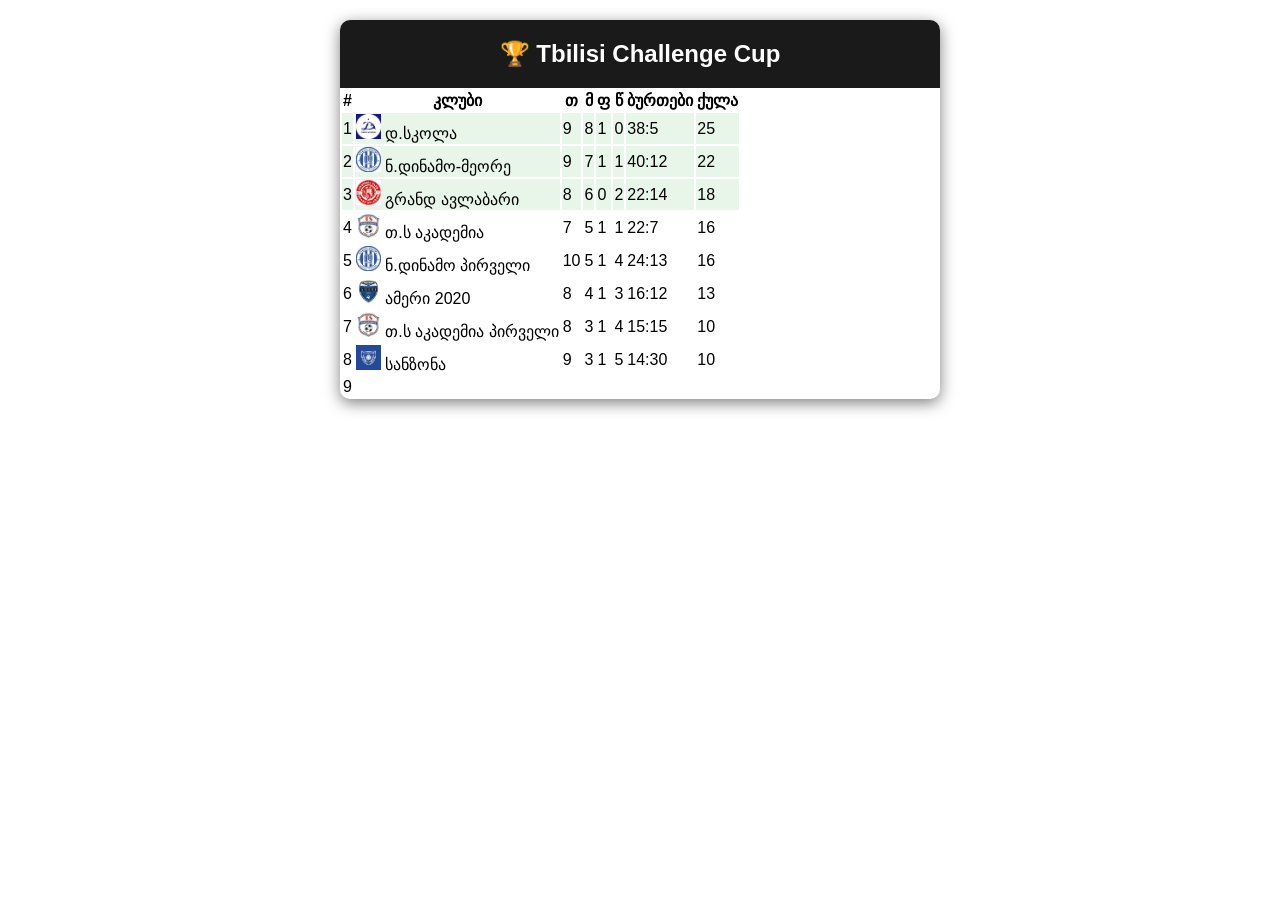
==== index.html @ ce8ed02b "Update index.html" ====
<!DOCTYPE html>
<html lang="ka">
<head>
    <meta charset="UTF-8">
    <meta name="viewport" content="width=device-width, initial-scale=1.0">
    <title>Tbilisi Challenge Cup</title>
    <link rel="stylesheet" href="style.css">
</head>
<body>

    <div class="table-container">
        <h2>🏆 Tbilisi Challenge Cup</h2>
        <table class="tournament-table">
            <thead>
                <tr>
                    <th>#</th>
                    <th>კლუბი</th>
                    <th>თ</th>
                    <th>მ</th>
                    <th>ფ</th>
                    <th>წ</th>
                    <th>ბურთები</th>
                    <th>ქულა</th>
                </tr>
            </thead>
            <tbody>
                <tr class="top-team">
                    <td>1</td>
                    <td class="team-name"><img src="dinamo-school.png.jpg" class="team-logo"> დ.სკოლა</td>
                    <td>9</td>
                    <td>8</td>
                    <td>1</td>
                    <td>0</td>
                    <td>38:5</td>
                    <td>25</td>
                </tr>
                <tr class="top-team">
                    <td>2</td>
                    <td class="team-name"><img src="norchi-dinamo.png.jpg" class="team-logo"> ნ.დინამო-მეორე</td>
                    <td>9</td>
                    <td>7</td>
                    <td>1</td>
                    <td>1</td>
                    <td>40:12</td>
                    <td>22</td>
                </tr>
                <tr class="top-team">
                    <td>3</td>
                    <td class="team-name"><img src="grand-avlabari.png.jpg" class="team-logo"> გრანდ ავლაბარი</td>
                    <td>8</td>
                    <td>6</td>
                    <td>0</td>
                    <td>2</td>
                    <td>22:14</td>
                    <td>18</td>
                </tr>
                <tr>
                    <td>4</td>
                    <td class="team-name"><img src="ts-academy.png.jpg" class="team-logo"> თ.ს აკადემია</td>
                    <td>7</td>
                    <td>5</td>
                    <td>1</td>
                    <td>1</td>
                    <td>22:7</td>
                    <td>16</td>
                </tr>
                <tr>
                    <td>5</td>
                    <td class="team-name"><img src="norchi-dinamo.png.jpg" class="team-logo"> ნ.დინამო პირველი</td>
                    <td>10</td>
                    <td>5</td>
                    <td>1</td>
                    <td>4</td>
                    <td>24:13</td>
                    <td>16</td>
                </tr>
                <tr>
                    <td>6</td>
                    <td class="team-name"><img src="ameri.png.jpg" class="team-logo"> ამერი 2020</td>
                    <td>8</td>
                    <td>4</td>
                    <td>1</td>
                    <td>3</td>
                    <td>16:12</td>
                    <td>13</td>
                </tr>
                <tr>
                    <td>7</td>
                    <td class="team-name"><img src="ts-academy.png.jpg" class="team-logo"> თ.ს აკადემია პირველი</td>
                    <td>8</td>
                    <td>3</td>
                    <td>1</td>
                    <td>4</td>
                    <td>15:15</td>
                    <td>10</td>
                </tr>
                <tr>
                    <td>8</td>
                    <td class="team-name"><img src="sanzona.png.jpg" class="team-logo"> სანზონა</td>
                    <td>9</td>
                    <td>3</td>
                    <td>1</td>
                    <td>5</td>
                    <td>14:30</td>
                    <td>10</td>
                </tr>
                <tr>
                    <td>9</td>
                    <td class="team-name"><img src
---- style.css ----
/* Container dark body element override */
.dark-theme-body {
    background-color: #0b111e !important; 
    margin: 0;
    padding: 20px;
}

/* ==========================================
   OLD LIGHT STYLES (PRESERVED)
   ========================================== */
.table-container {
    max-width: 600px;
    margin: 20px auto;
    font-family: Arial, sans-serif;
    box-shadow: 0 4px 15px rgba(0,0,0,0.5);
    border-radius: 10px;
    overflow-x: auto;
}

.table-container h2 {
    text-align: center;
    background-color: #1a1a1a;
    color: white;
    margin: 0;
    padding: 20px;
}

.tournament-table-old {
    width: 100%;
    border-collapse: collapse;
    background: #fff;
    min-width: 500px;
}

.tournament-table-old th, .tournament-table-old td {
    padding: 12px 8px;
    text-align: center;
    border-bottom: 1px solid #eee;
    font-size: 14px;
    color: #333;
}

.tournament-table-old th {
    background-color: #333;
    color: white;
    font-size: 13px;
    text-transform: uppercase;
}

.tournament-table-old .team-name-old {
    text-align: left;
    font-weight: bold;
    display: flex;
    align-items: center;
    gap: 10px;
    white-space: nowrap;
}

.tournament-table-old tbody tr:nth-child(even) {
    background-color: #f9f9f9;
}

.top-team { background-color: #e8f5e9 !important; }
.bottom-team { background-color: #ffebee !important; }

.team-logo {
    width: 25px;
    height: 25px;
    object-fit: contain;
    flex-shrink: 0;
}

.version-separator {
    margin: 60px 0;
    border: 0;
    height: 1px;
    background: #1e293b;
}

/* ==========================================
   NEW REPLICA DASHBOARD STYLES (UI EXACT MATCH)
   ========================================== */
.dark-dashboard-wrapper {
    background-color: #0b111e;
    color: #ffffff;
    font-family: 'Segoe UI', Roboto, Helvetica, Arial, sans-serif;
    box-sizing: border-box;
    max-width: 1300px;
    margin: 0 auto;
}

.dark-dashboard-wrapper .main-header {
    display: flex;
    justify-content: space-between;
    align-items: center;
    border-bottom: 1px solid #1e293b;
    padding-bottom: 15px;
    margin-bottom: 25px;
}

.dark-dashboard-wrapper .logo-area {
    display: flex;
    align-items: center;
    gap: 12px;
}

/* Header Cup Logo Style */
.dark-dashboard-wrapper .header-cup-logo {
    width: 42px;
    height: 42px;
    object-fit: contain;
}

.dark-dashboard-wrapper .logo-text {
    font-size: 14px;
    font-weight: 800;
    line-height: 1.1;
    letter-spacing: 0.5px;
    color: #fff;
}

.dark-dashboard-wrapper .logo-text span {
    font-size: 10px;
    color: #94a3b8;
    font-weight: 400;
}

.dark-dashboard-wrapper .title-area {
    text-align: center;
}

.dark-dashboard-wrapper .title-area h1 {
    margin: 0;
    font-size: 24px;
    font-weight: 600;
    letter-spacing: 0.5px;
    color: #fff;
}

.dark-dashboard-wrapper .title-area p {
    margin: 4px 0 0 0;
    color: #94a3b8;
    font-size: 14px;
}

.dark-dashboard-wrapper .admin-login {
    display: flex;
    gap: 8px;
}

.dark-dashboard-wrapper .admin-login input {
    background-color: #020617;
    border: 1px solid #334155;
    color: #fff;
    padding: 6px 12px;
    border-radius: 4px;
    font-size: 12px;
}

.dark-dashboard-wrapper .admin-login button {
    background-color: #16a34a;
    color: white;
    border: none;
    padding: 6px 16px;
    border-radius: 4px;
    font-weight: 600;
    cursor: pointer;
    font-size: 12px;
}

.dark-dashboard-wrapper .dashboard-container {
    display: grid;
    grid-template-columns: 2fr 1fr;
    gap: 30px;
}

.dark-dashboard-wrapper .table-section {
    background-color: #0f172a;
    border: 1px solid #1e293b;
    border-radius: 8px;
    padding: 15px;
}

.dark-dashboard-wrapper .replica-tournament-table {
    width: 100%;
    border-collapse: collapse;
}

.dark-dashboard-wrapper .replica-tournament-table th, 
.dark-dashboard-wrapper .replica-tournament-table td {
    padding: 11px 8px;
    font-size: 13px;
    text-align: center;
    border-bottom: 1px solid #1e293b;
    color: #cbd5e1;
}

.dark-dashboard-wrapper .replica-tournament-table th {
    color: #64748b;
    font-weight: 600;
    font-size: 11px;
}

.dark-dashboard-wrapper .text-left {
    text-align: left !important;
}

/* Team row layout formatting matching screenshot alignment */
.dark-dashboard-wrapper .team-name-cell {
    text-align: left;
    font-weight: 500;
    color: #e2e8f0;
    display: flex;
    align-items: center;
    gap: 12px;
}

/* Dashboard Team Logo Specification */
.dark-dashboard-wrapper .replica-team-logo {
    width: 22px;
    height: 22px;
    object-fit: contain;
    flex-shrink: 0;
}

.dark-dashboard-wrapper .pos-gd { color: #22c55e; }
.dark-dashboard-wrapper .neg-gd { color: #ef4444; }

.dark-dashboard-wrapper .pts-col {
    color: #22c55e;
    font-weight: 700;
}

.dark-dashboard-wrapper .zero-pts {
    color: #ef4444;
    font-weight: 700;
}

.dark-dashboard-wrapper .table-legend {
    display: flex;
    flex-wrap: wrap;
    gap: 15px;
    margin-top: 15px;
    font-size: 11px;
    color: #64748b;
    border-top: 1px solid #1e293b;
    padding-top: 12px;
}

.dark-dashboard-wrapper .sidebar-section {
    background-color: #0f172a;
    border: 1px solid #1e293b;
    border-radius: 8px;
    padding: 20px;
    display: flex;
    flex-direction: column;
}

.dark-dashboard-wrapper .sidebar-section h3 {
    margin-top: 0;
    font-size: 14px;
    letter-spacing: 0.5px;
    color: #f8fafc;
    border-bottom: 1px solid #1e293b;
    padding-bottom: 10px;
}

.dark-dashboard-wrapper .matches-list {
    flex-grow: 1;
}

.dark-dashboard-wrapper .match-group {
    margin-bottom: 18px;
}

.dark-dashboard-wrapper .match-date {
    font-size: 11px;
    color: #64748b;
    margin-bottom: 8px;
}

.dark-dashboard-wrapper .match-row {
    display: flex;
    justify-content: space-between;
    font-size: 13px;
    padding: 4px 0;
    color: #cbd5e1;
}

.dark-dashboard-wrapper .match-row .score {
    font-weight: bold;
    color: #fbbf24;
}

.dark-dashboard-wrapper .view-all-btn {
    background-color: #1d4ed8;
    color: white;
    border: none;
    padding: 10px;
    border-radius: 6px;
    font-size: 13px;
    font-weight: 600;
    cursor: pointer;
    margin-top: 15px;
}

@media (max-width: 900px) {
    .dark-dashboard-wrapper .dashboard-container {
        grid-template-columns: 1fr;
    }
    .dark-dashboard-wrapper .main-header {
        flex-direction: column;
        gap: 15px;
        text-align: center;
    }
}
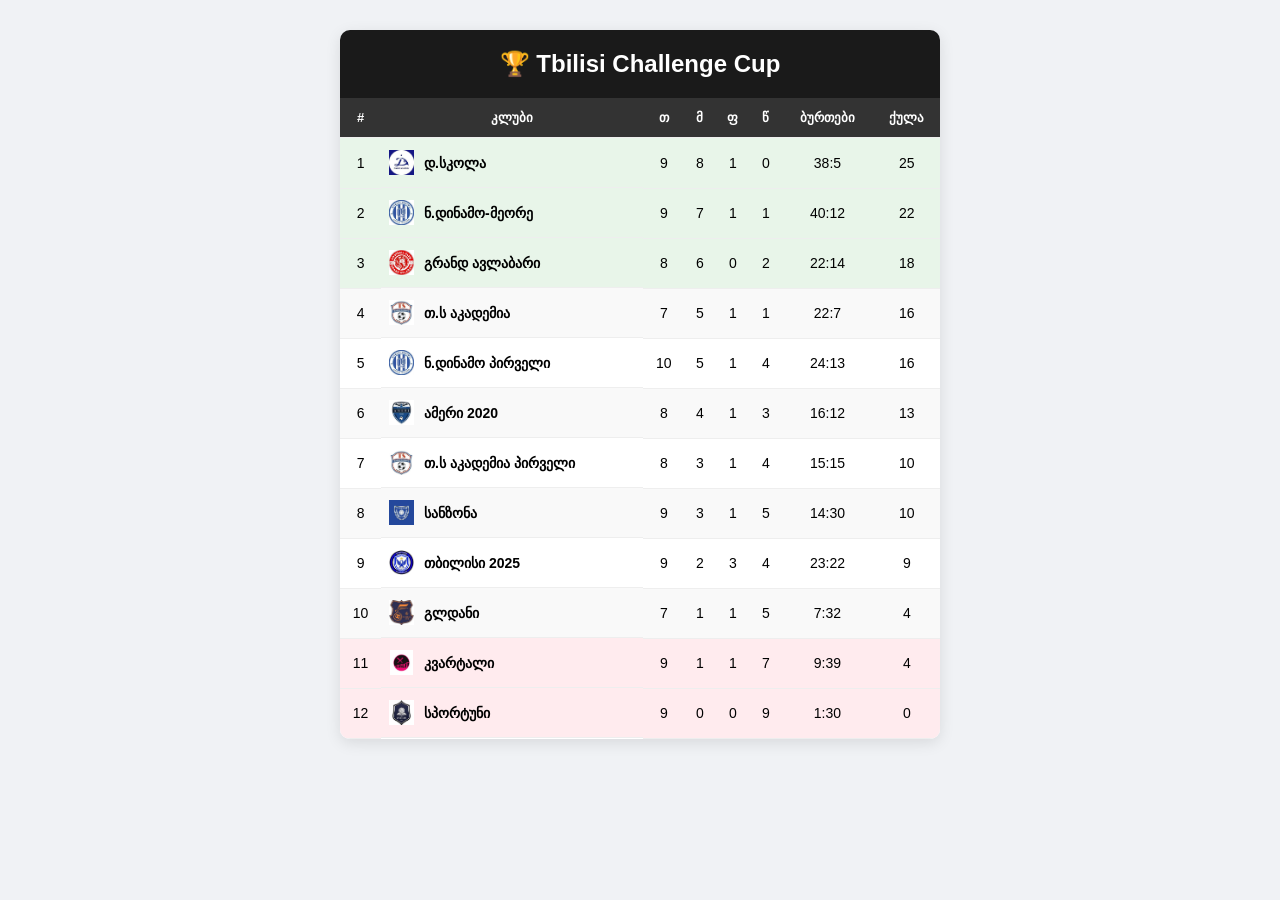
==== commit bc9ce5fb: "Fix team entry for Tbilisi 2025 in tournament table" ====
--- a/index.html
+++ b/index.html
@@ -1,109 +1,328 @@
 <!DOCTYPE html>
+
 <html lang="ka">
+
 <head>
+
     <meta charset="UTF-8">
+
     <meta name="viewport" content="width=device-width, initial-scale=1.0">
+
     <title>Tbilisi Challenge Cup</title>
+
     <link rel="stylesheet" href="style.css">
+
 </head>
+
 <body>
 
+
+
     <div class="table-container">
+
         <h2>🏆 Tbilisi Challenge Cup</h2>
+
         <table class="tournament-table">
+
             <thead>
-                <tr>
+
+                <tr>
+
                     <th>#</th>
+
                     <th>კლუბი</th>
+
                     <th>თ</th>
+
                     <th>მ</th>
+
                     <th>ფ</th>
+
                     <th>წ</th>
+
                     <th>ბურთები</th>
+
                     <th>ქულა</th>
-                </tr>
+
+                </tr>
+
             </thead>
+
             <tbody>
+
+                <!-- 1. დ.სკოლა -->
+
                 <tr class="top-team">
-                    <td>1</td>
+
+                    <td>1</td>
+
                     <td class="team-name"><img src="dinamo-school.png.jpg" class="team-logo"> დ.სკოლა</td>
-                    <td>9</td>
-                    <td>8</td>
-                    <td>1</td>
-                    <td>0</td>
+
+                    <td>9</td>
+
+                    <td>8</td>
+
+                    <td>1</td>
+
+                    <td>0</td>
+
                     <td>38:5</td>
+
                     <td>25</td>
-                </tr>
+
+                </tr>
+
+                <!-- 2. ნ.დინამო-მეორე -->
+
                 <tr class="top-team">
+
                     <td>2</td>
+
                     <td class="team-name"><img src="norchi-dinamo.png.jpg" class="team-logo"> ნ.დინამო-მეორე</td>
-                    <td>9</td>
-                    <td>7</td>
-                    <td>1</td>
-                    <td>1</td>
+
+                    <td>9</td>
+
+                    <td>7</td>
+
+                    <td>1</td>
+
+                    <td>1</td>
+
                     <td>40:12</td>
+
                     <td>22</td>
-                </tr>
+
+                </tr>
+
+                <!-- 3. გრანდ ავლაბარი -->
+
                 <tr class="top-team">
-                    <td>3</td>
+
+                    <td>3</td>
+
                     <td class="team-name"><img src="grand-avlabari.png.jpg" class="team-logo"> გრანდ ავლაბარი</td>
-                    <td>8</td>
+
+                    <td>8</td>
+
                     <td>6</td>
-                    <td>0</td>
+
+                    <td>0</td>
+
                     <td>2</td>
+
                     <td>22:14</td>
+
                     <td>18</td>
-                </tr>
-                <tr>
-                    <td>4</td>
+
+                </tr>
+
+                <!-- 4. თ.ს აკადემია -->
+
+                <tr>
+
+                    <td>4</td>
+
                     <td class="team-name"><img src="ts-academy.png.jpg" class="team-logo"> თ.ს აკადემია</td>
-                    <td>7</td>
-                    <td>5</td>
-                    <td>1</td>
-                    <td>1</td>
+
+                    <td>7</td>
+
+                    <td>5</td>
+
+                    <td>1</td>
+
+                    <td>1</td>
+
                     <td>22:7</td>
+
                     <td>16</td>
-                </tr>
-                <tr>
-                    <td>5</td>
+
+                </tr>
+
+                <!-- 5. ნ.დინამო პირველი -->
+
+                <tr>
+
+                    <td>5</td>
+
                     <td class="team-name"><img src="norchi-dinamo.png.jpg" class="team-logo"> ნ.დინამო პირველი</td>
+
                     <td>10</td>
-                    <td>5</td>
-                    <td>1</td>
-                    <td>4</td>
+
+                    <td>5</td>
+
+                    <td>1</td>
+
+                    <td>4</td>
+
                     <td>24:13</td>
+
                     <td>16</td>
-                </tr>
-                <tr>
+
+                </tr>
+
+                <!-- 6. ამერი 2020 -->
+
+                <tr>
+
                     <td>6</td>
+
                     <td class="team-name"><img src="ameri.png.jpg" class="team-logo"> ამერი 2020</td>
-                    <td>8</td>
-                    <td>4</td>
-                    <td>1</td>
-                    <td>3</td>
+
+                    <td>8</td>
+
+                    <td>4</td>
+
+                    <td>1</td>
+
+                    <td>3</td>
+
                     <td>16:12</td>
+
                     <td>13</td>
-                </tr>
-                <tr>
-                    <td>7</td>
+
+                </tr>
+
+                <!-- 7. თ.ს აკადემია პირველი -->
+
+                <tr>
+
+                    <td>7</td>
+
                     <td class="team-name"><img src="ts-academy.png.jpg" class="team-logo"> თ.ს აკადემია პირველი</td>
-                    <td>8</td>
-                    <td>3</td>
-                    <td>1</td>
-                    <td>4</td>
+
+                    <td>8</td>
+
+                    <td>3</td>
+
+                    <td>1</td>
+
+                    <td>4</td>
+
                     <td>15:15</td>
+
                     <td>10</td>
-                </tr>
-                <tr>
-                    <td>8</td>
+
+                </tr>
+
+                <!-- 8. სანზონა -->
+
+                <tr>
+
+                    <td>8</td>
+
                     <td class="team-name"><img src="sanzona.png.jpg" class="team-logo"> სანზონა</td>
-                    <td>9</td>
-                    <td>3</td>
-                    <td>1</td>
-                    <td>5</td>
+
+                    <td>9</td>
+
+                    <td>3</td>
+
+                    <td>1</td>
+
+                    <td>5</td>
+
                     <td>14:30</td>
+
                     <td>10</td>
-                </tr>
-                <tr>
-                    <td>9</td>
-                    <td class="team-name"><img src
+
+                </tr>
+
+                <!-- 9. თბილისი 2025 -->
+
+                <tr>
+
+                    <td>9</td>
+
+                    <td class="team-name"><img src="tbilisi-2025.png.jpg" class="team-logo"> თბილისი 2025</td>
+
+                    <td>9</td>
+
+                    <td>2</td>
+
+                    <td>3</td>
+
+                    <td>4</td>
+
+                    <td>23:22</td>
+
+                    <td>9</td>
+
+                </tr>
+
+                <!-- 10. გლდანი -->
+
+                <tr>
+
+                    <td>10</td>
+
+                    <td class="team-name"><img src="gldani.png.jpg" class="team-logo"> გლდანი</td>
+
+                    <td>7</td>
+
+                    <td>1</td>
+
+                    <td>1</td>
+
+                    <td>5</td>
+
+                    <td>7:32</td>
+
+                    <td>4</td>
+
+                </tr>
+
+                <!-- 11. კვარტალი -->
+
+                <tr class="bottom-team">
+
+                    <td>11</td>
+
+                    <td class="team-name"><img src="kvartali.png.jpg" class="team-logo"> კვარტალი</td>
+
+                    <td>9</td>
+
+                    <td>1</td>
+
+                    <td>1</td>
+
+                    <td>7</td>
+
+                    <td>9:39</td>
+
+                    <td>4</td>
+
+                </tr>
+
+                <!-- 12. სპორტუნი -->
+
+                <tr class="bottom-team">
+
+                    <td>12</td>
+
+                    <td class="team-name"><img src="sportuni.png.jpg" class="team-logo"> სპორტუნი</td>
+
+                    <td>9</td>
+
+                    <td>0</td>
+
+                    <td>0</td>
+
+                    <td>9</td>
+
+                    <td>1:30</td>
+
+                    <td>0</td>
+
+                </tr>
+
+            </tbody>
+
+        </table>
+
+    </div>
+
+
+
+</body>
+
+</html>
+
--- a/style.css
+++ b/style.css
@@ -1,23 +1,20 @@
-/* Container dark body element override */
-.dark-theme-body {
-    background-color: #0b111e !important; 
+body {
+    background-color: #f0f2f5;
     margin: 0;
-    padding: 20px;
+    padding: 10px; /* Gives more room on mobile screens */
 }
 
-/* ==========================================
-   OLD LIGHT STYLES (PRESERVED)
-   ========================================== */
 .table-container {
     max-width: 600px;
     margin: 20px auto;
     font-family: Arial, sans-serif;
-    box-shadow: 0 4px 15px rgba(0,0,0,0.5);
+    box-shadow: 0 4px 15px rgba(0,0,0,0.1);
     border-radius: 10px;
-    overflow-x: auto;
+    overflow-x: auto; /* Adds sideways scrolling on phones so no columns are cut off */
+    -webkit-overflow-scrolling: touch; /* Makes scrolling smooth on iPhones */
 }
 
-.table-container h2 {
+h2 {
     text-align: center;
     background-color: #1a1a1a;
     color: white;
@@ -25,38 +22,37 @@
     padding: 20px;
 }
 
-.tournament-table-old {
+.tournament-table {
     width: 100%;
     border-collapse: collapse;
     background: #fff;
-    min-width: 500px;
+    min-width: 500px; /* Ensures the table keeps its clean shape on small screens */
 }
 
-.tournament-table-old th, .tournament-table-old td {
-    padding: 12px 8px;
+.tournament-table th, .tournament-table td {
+    padding: 12px 8px; /* Compact padding to fit data neatly */
     text-align: center;
     border-bottom: 1px solid #eee;
     font-size: 14px;
-    color: #333;
 }
 
-.tournament-table-old th {
+.tournament-table th {
     background-color: #333;
     color: white;
     font-size: 13px;
     text-transform: uppercase;
 }
 
-.tournament-table-old .team-name-old {
+.tournament-table .team-name {
     text-align: left;
     font-weight: bold;
     display: flex;
     align-items: center;
     gap: 10px;
-    white-space: nowrap;
+    white-space: nowrap; /* Prevents team names from breaking into two lines */
 }
 
-.tournament-table-old tbody tr:nth-child(even) {
+.tournament-table tbody tr:nth-child(even) {
     background-color: #f9f9f9;
 }
 
@@ -69,248 +65,3 @@
     object-fit: contain;
     flex-shrink: 0;
 }
-
-.version-separator {
-    margin: 60px 0;
-    border: 0;
-    height: 1px;
-    background: #1e293b;
-}
-
-/* ==========================================
-   NEW REPLICA DASHBOARD STYLES (UI EXACT MATCH)
-   ========================================== */
-.dark-dashboard-wrapper {
-    background-color: #0b111e;
-    color: #ffffff;
-    font-family: 'Segoe UI', Roboto, Helvetica, Arial, sans-serif;
-    box-sizing: border-box;
-    max-width: 1300px;
-    margin: 0 auto;
-}
-
-.dark-dashboard-wrapper .main-header {
-    display: flex;
-    justify-content: space-between;
-    align-items: center;
-    border-bottom: 1px solid #1e293b;
-    padding-bottom: 15px;
-    margin-bottom: 25px;
-}
-
-.dark-dashboard-wrapper .logo-area {
-    display: flex;
-    align-items: center;
-    gap: 12px;
-}
-
-/* Header Cup Logo Style */
-.dark-dashboard-wrapper .header-cup-logo {
-    width: 42px;
-    height: 42px;
-    object-fit: contain;
-}
-
-.dark-dashboard-wrapper .logo-text {
-    font-size: 14px;
-    font-weight: 800;
-    line-height: 1.1;
-    letter-spacing: 0.5px;
-    color: #fff;
-}
-
-.dark-dashboard-wrapper .logo-text span {
-    font-size: 10px;
-    color: #94a3b8;
-    font-weight: 400;
-}
-
-.dark-dashboard-wrapper .title-area {
-    text-align: center;
-}
-
-.dark-dashboard-wrapper .title-area h1 {
-    margin: 0;
-    font-size: 24px;
-    font-weight: 600;
-    letter-spacing: 0.5px;
-    color: #fff;
-}
-
-.dark-dashboard-wrapper .title-area p {
-    margin: 4px 0 0 0;
-    color: #94a3b8;
-    font-size: 14px;
-}
-
-.dark-dashboard-wrapper .admin-login {
-    display: flex;
-    gap: 8px;
-}
-
-.dark-dashboard-wrapper .admin-login input {
-    background-color: #020617;
-    border: 1px solid #334155;
-    color: #fff;
-    padding: 6px 12px;
-    border-radius: 4px;
-    font-size: 12px;
-}
-
-.dark-dashboard-wrapper .admin-login button {
-    background-color: #16a34a;
-    color: white;
-    border: none;
-    padding: 6px 16px;
-    border-radius: 4px;
-    font-weight: 600;
-    cursor: pointer;
-    font-size: 12px;
-}
-
-.dark-dashboard-wrapper .dashboard-container {
-    display: grid;
-    grid-template-columns: 2fr 1fr;
-    gap: 30px;
-}
-
-.dark-dashboard-wrapper .table-section {
-    background-color: #0f172a;
-    border: 1px solid #1e293b;
-    border-radius: 8px;
-    padding: 15px;
-}
-
-.dark-dashboard-wrapper .replica-tournament-table {
-    width: 100%;
-    border-collapse: collapse;
-}
-
-.dark-dashboard-wrapper .replica-tournament-table th, 
-.dark-dashboard-wrapper .replica-tournament-table td {
-    padding: 11px 8px;
-    font-size: 13px;
-    text-align: center;
-    border-bottom: 1px solid #1e293b;
-    color: #cbd5e1;
-}
-
-.dark-dashboard-wrapper .replica-tournament-table th {
-    color: #64748b;
-    font-weight: 600;
-    font-size: 11px;
-}
-
-.dark-dashboard-wrapper .text-left {
-    text-align: left !important;
-}
-
-/* Team row layout formatting matching screenshot alignment */
-.dark-dashboard-wrapper .team-name-cell {
-    text-align: left;
-    font-weight: 500;
-    color: #e2e8f0;
-    display: flex;
-    align-items: center;
-    gap: 12px;
-}
-
-/* Dashboard Team Logo Specification */
-.dark-dashboard-wrapper .replica-team-logo {
-    width: 22px;
-    height: 22px;
-    object-fit: contain;
-    flex-shrink: 0;
-}
-
-.dark-dashboard-wrapper .pos-gd { color: #22c55e; }
-.dark-dashboard-wrapper .neg-gd { color: #ef4444; }
-
-.dark-dashboard-wrapper .pts-col {
-    color: #22c55e;
-    font-weight: 700;
-}
-
-.dark-dashboard-wrapper .zero-pts {
-    color: #ef4444;
-    font-weight: 700;
-}
-
-.dark-dashboard-wrapper .table-legend {
-    display: flex;
-    flex-wrap: wrap;
-    gap: 15px;
-    margin-top: 15px;
-    font-size: 11px;
-    color: #64748b;
-    border-top: 1px solid #1e293b;
-    padding-top: 12px;
-}
-
-.dark-dashboard-wrapper .sidebar-section {
-    background-color: #0f172a;
-    border: 1px solid #1e293b;
-    border-radius: 8px;
-    padding: 20px;
-    display: flex;
-    flex-direction: column;
-}
-
-.dark-dashboard-wrapper .sidebar-section h3 {
-    margin-top: 0;
-    font-size: 14px;
-    letter-spacing: 0.5px;
-    color: #f8fafc;
-    border-bottom: 1px solid #1e293b;
-    padding-bottom: 10px;
-}
-
-.dark-dashboard-wrapper .matches-list {
-    flex-grow: 1;
-}
-
-.dark-dashboard-wrapper .match-group {
-    margin-bottom: 18px;
-}
-
-.dark-dashboard-wrapper .match-date {
-    font-size: 11px;
-    color: #64748b;
-    margin-bottom: 8px;
-}
-
-.dark-dashboard-wrapper .match-row {
-    display: flex;
-    justify-content: space-between;
-    font-size: 13px;
-    padding: 4px 0;
-    color: #cbd5e1;
-}
-
-.dark-dashboard-wrapper .match-row .score {
-    font-weight: bold;
-    color: #fbbf24;
-}
-
-.dark-dashboard-wrapper .view-all-btn {
-    background-color: #1d4ed8;
-    color: white;
-    border: none;
-    padding: 10px;
-    border-radius: 6px;
-    font-size: 13px;
-    font-weight: 600;
-    cursor: pointer;
-    margin-top: 15px;
-}
-
-@media (max-width: 900px) {
-    .dark-dashboard-wrapper .dashboard-container {
-        grid-template-columns: 1fr;
-    }
-    .dark-dashboard-wrapper .main-header {
-        flex-direction: column;
-        gap: 15px;
-        text-align: center;
-    }
-}
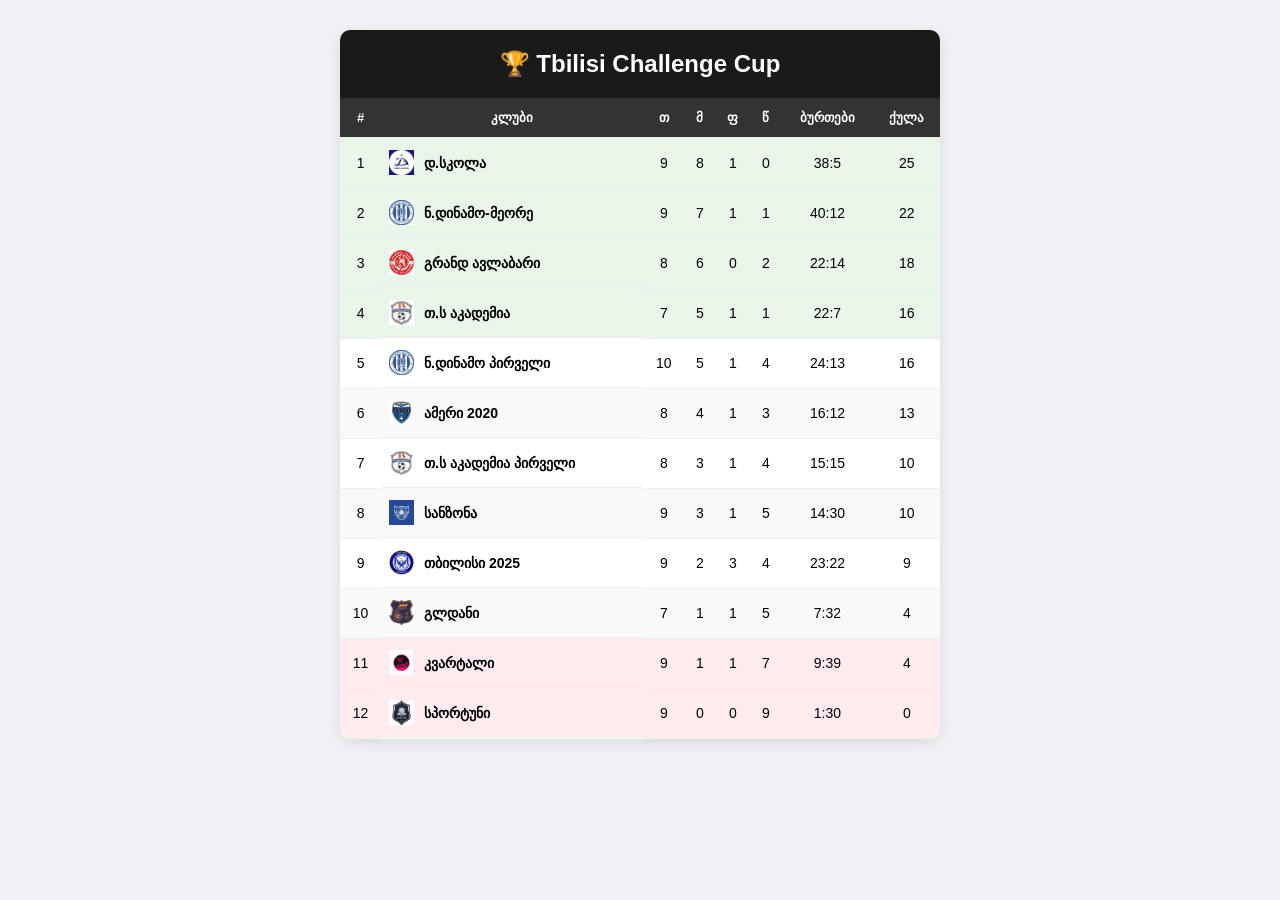
==== commit 1ef020e0: "Fix HTML structure and add missing team row" ====
--- a/index.html
+++ b/index.html
@@ -1,328 +1,152 @@
 <!DOCTYPE html>
-
 <html lang="ka">
-
 <head>
-
     <meta charset="UTF-8">
-
     <meta name="viewport" content="width=device-width, initial-scale=1.0">
-
     <title>Tbilisi Challenge Cup</title>
-
     <link rel="stylesheet" href="style.css">
-
 </head>
-
 <body>
 
-
-
     <div class="table-container">
-
         <h2>🏆 Tbilisi Challenge Cup</h2>
-
         <table class="tournament-table">
-
             <thead>
-
                 <tr>
-
                     <th>#</th>
-
                     <th>კლუბი</th>
-
                     <th>თ</th>
-
                     <th>მ</th>
-
                     <th>ფ</th>
-
                     <th>წ</th>
-
                     <th>ბურთები</th>
-
                     <th>ქულა</th>
-
                 </tr>
-
             </thead>
-
             <tbody>
-
-                <!-- 1. დ.სკოლა -->
-
                 <tr class="top-team">
-
                     <td>1</td>
-
                     <td class="team-name"><img src="dinamo-school.png.jpg" class="team-logo"> დ.სკოლა</td>
-
                     <td>9</td>
-
                     <td>8</td>
-
                     <td>1</td>
-
                     <td>0</td>
-
                     <td>38:5</td>
-
                     <td>25</td>
-
                 </tr>
-
-                <!-- 2. ნ.დინამო-მეორე -->
-
                 <tr class="top-team">
-
                     <td>2</td>
-
                     <td class="team-name"><img src="norchi-dinamo.png.jpg" class="team-logo"> ნ.დინამო-მეორე</td>
-
                     <td>9</td>
-
                     <td>7</td>
-
                     <td>1</td>
-
                     <td>1</td>
-
                     <td>40:12</td>
-
                     <td>22</td>
-
                 </tr>
-
-                <!-- 3. გრანდ ავლაბარი -->
-
                 <tr class="top-team">
-
                     <td>3</td>
-
                     <td class="team-name"><img src="grand-avlabari.png.jpg" class="team-logo"> გრანდ ავლაბარი</td>
-
                     <td>8</td>
-
                     <td>6</td>
-
                     <td>0</td>
-
                     <td>2</td>
-
                     <td>22:14</td>
-
                     <td>18</td>
-
                 </tr>
-
-                <!-- 4. თ.ს აკადემია -->
-
+                <tr class="top-team">
+                    <td>4</td>
+                    <td class="team-name"><img src="ts-academy.png.jpg" class="team-logo"> თ.ს აკადემია</td>
+                    <td>7</td>
+                    <td>5</td>
+                    <td>1</td>
+                    <td>1</td>
+                    <td>22:7</td>
+                    <td>16</td>
+                </tr>
                 <tr>
-
+                    <td>5</td>
+                    <td class="team-name"><img src="norchi-dinamo.png.jpg" class="team-logo"> ნ.დინამო პირველი</td>
+                    <td>10</td>
+                    <td>5</td>
+                    <td>1</td>
                     <td>4</td>
-
-                    <td class="team-name"><img src="ts-academy.png.jpg" class="team-logo"> თ.ს აკადემია</td>
-
+                    <td>24:13</td>
+                    <td>16</td>
+                </tr>
+                <tr>
+                    <td>6</td>
+                    <td class="team-name"><img src="ameri.png.jpg" class="team-logo"> ამერი 2020</td>
+                    <td>8</td>
+                    <td>4</td>
+                    <td>1</td>
+                    <td>3</td>
+                    <td>16:12</td>
+                    <td>13</td>
+                </tr>
+                <tr>
                     <td>7</td>
-
+                    <td class="team-name"><img src="ts-academy.png.jpg" class="team-logo"> თ.ს აკადემია პირველი</td>
+                    <td>8</td>
+                    <td>3</td>
+                    <td>1</td>
+                    <td>4</td>
+                    <td>15:15</td>
+                    <td>10</td>
+                </tr>
+                <tr>
+                    <td>8</td>
+                    <td class="team-name"><img src="sanzona.png.jpg" class="team-logo"> სანზონა</td>
+                    <td>9</td>
+                    <td>3</td>
+                    <td>1</td>
                     <td>5</td>
-
+                    <td>14:30</td>
+                    <td>10</td>
+                </tr>
+                <tr>
+                    <td>9</td>
+                    <td class="team-name"><img src="tbilisi-2025.png.jpg" class="team-logo"> თბილისი 2025</td>
+                    <td>9</td>
+                    <td>2</td>
+                    <td>3</td>
+                    <td>4</td>
+                    <td>23:22</td>
+                    <td>9</td>
+                </tr>
+                <tr>
+                    <td>10</td>
+                    <td class="team-name"><img src="gldani.png.jpg" class="team-logo"> გლდანი</td>
+                    <td>7</td>
                     <td>1</td>
-
                     <td>1</td>
-
-                    <td>22:7</td>
-
-                    <td>16</td>
-
+                    <td>5</td>
+                    <td>7:32</td>
+                    <td>4</td>
                 </tr>
-
-                <!-- 5. ნ.დინამო პირველი -->
-
-                <tr>
-
-                    <td>5</td>
-
-                    <td class="team-name"><img src="norchi-dinamo.png.jpg" class="team-logo"> ნ.დინამო პირველი</td>
-
-                    <td>10</td>
-
-                    <td>5</td>
-
+                <tr class="bottom-team">
+                    <td>11</td>
+                    <td class="team-name"><img src="kvartali.png.jpg" class="team-logo"> კვარტალი</td>
+                    <td>9</td>
                     <td>1</td>
-
+                    <td>1</td>
+                    <td>7</td>
+                    <td>9:39</td>
                     <td>4</td>
-
-                    <td>24:13</td>
-
-                    <td>16</td>
-
                 </tr>
-
-                <!-- 6. ამერი 2020 -->
-
-                <tr>
-
-                    <td>6</td>
-
-                    <td class="team-name"><img src="ameri.png.jpg" class="team-logo"> ამერი 2020</td>
-
-                    <td>8</td>
-
-                    <td>4</td>
-
-                    <td>1</td>
-
-                    <td>3</td>
-
-                    <td>16:12</td>
-
-                    <td>13</td>
-
+                <tr class="bottom-team">
+                    <td>12</td>
+                    <td class="team-name"><img src="sportuni.png.jpg" class="team-logo"> სპორტუნი</td>
+                    <td>9</td>
+                    <td>0</td>
+                    <td>0</td>
+                    <td>9</td>
+                    <td>1:30</td>
+                    <td>0</td>
                 </tr>
-
-                <!-- 7. თ.ს აკადემია პირველი -->
-
-                <tr>
-
-                    <td>7</td>
-
-                    <td class="team-name"><img src="ts-academy.png.jpg" class="team-logo"> თ.ს აკადემია პირველი</td>
-
-                    <td>8</td>
-
-                    <td>3</td>
-
-                    <td>1</td>
-
-                    <td>4</td>
-
-                    <td>15:15</td>
-
-                    <td>10</td>
-
-                </tr>
-
-                <!-- 8. სანზონა -->
-
-                <tr>
-
-                    <td>8</td>
-
-                    <td class="team-name"><img src="sanzona.png.jpg" class="team-logo"> სანზონა</td>
-
-                    <td>9</td>
-
-                    <td>3</td>
-
-                    <td>1</td>
-
-                    <td>5</td>
-
-                    <td>14:30</td>
-
-                    <td>10</td>
-
-                </tr>
-
-                <!-- 9. თბილისი 2025 -->
-
-                <tr>
-
-                    <td>9</td>
-
-                    <td class="team-name"><img src="tbilisi-2025.png.jpg" class="team-logo"> თბილისი 2025</td>
-
-                    <td>9</td>
-
-                    <td>2</td>
-
-                    <td>3</td>
-
-                    <td>4</td>
-
-                    <td>23:22</td>
-
-                    <td>9</td>
-
-                </tr>
-
-                <!-- 10. გლდანი -->
-
-                <tr>
-
-                    <td>10</td>
-
-                    <td class="team-name"><img src="gldani.png.jpg" class="team-logo"> გლდანი</td>
-
-                    <td>7</td>
-
-                    <td>1</td>
-
-                    <td>1</td>
-
-                    <td>5</td>
-
-                    <td>7:32</td>
-
-                    <td>4</td>
-
-                </tr>
-
-                <!-- 11. კვარტალი -->
-
-                <tr class="bottom-team">
-
-                    <td>11</td>
-
-                    <td class="team-name"><img src="kvartali.png.jpg" class="team-logo"> კვარტალი</td>
-
-                    <td>9</td>
-
-                    <td>1</td>
-
-                    <td>1</td>
-
-                    <td>7</td>
-
-                    <td>9:39</td>
-
-                    <td>4</td>
-
-                </tr>
-
-                <!-- 12. სპორტუნი -->
-
-                <tr class="bottom-team">
-
-                    <td>12</td>
-
-                    <td class="team-name"><img src="sportuni.png.jpg" class="team-logo"> სპორტუნი</td>
-
-                    <td>9</td>
-
-                    <td>0</td>
-
-                    <td>0</td>
-
-                    <td>9</td>
-
-                    <td>1:30</td>
-
-                    <td>0</td>
-
-                </tr>
-
             </tbody>
-
         </table>
-
     </div>
 
-
-
 </body>
-
 </html>
-
--- a/style.css
+++ b/style.css
@@ -1,67 +1,134 @@
 body {
+
     background-color: #f0f2f5;
+
     margin: 0;
+
     padding: 10px; /* Gives more room on mobile screens */
+
 }
 
+
+
 .table-container {
+
     max-width: 600px;
+
     margin: 20px auto;
+
     font-family: Arial, sans-serif;
+
     box-shadow: 0 4px 15px rgba(0,0,0,0.1);
+
     border-radius: 10px;
+
     overflow-x: auto; /* Adds sideways scrolling on phones so no columns are cut off */
+
     -webkit-overflow-scrolling: touch; /* Makes scrolling smooth on iPhones */
+
 }
 
+
+
 h2 {
+
     text-align: center;
+
     background-color: #1a1a1a;
+
     color: white;
+
     margin: 0;
+
     padding: 20px;
+
 }
 
+
+
 .tournament-table {
+
     width: 100%;
+
     border-collapse: collapse;
+
     background: #fff;
+
     min-width: 500px; /* Ensures the table keeps its clean shape on small screens */
+
 }
 
+
+
 .tournament-table th, .tournament-table td {
+
     padding: 12px 8px; /* Compact padding to fit data neatly */
+
     text-align: center;
+
     border-bottom: 1px solid #eee;
+
     font-size: 14px;
+
 }
 
+
+
 .tournament-table th {
+
     background-color: #333;
+
     color: white;
+
     font-size: 13px;
+
     text-transform: uppercase;
+
 }
 
+
+
 .tournament-table .team-name {
+
     text-align: left;
+
     font-weight: bold;
+
     display: flex;
+
     align-items: center;
+
     gap: 10px;
+
     white-space: nowrap; /* Prevents team names from breaking into two lines */
+
 }
 
+
+
 .tournament-table tbody tr:nth-child(even) {
+
     background-color: #f9f9f9;
+
 }
 
+
+
 .top-team { background-color: #e8f5e9 !important; }
+
 .bottom-team { background-color: #ffebee !important; }
 
+
+
 .team-logo {
+
     width: 25px;
+
     height: 25px;
+
     object-fit: contain;
+
     flex-shrink: 0;
+
 }
+
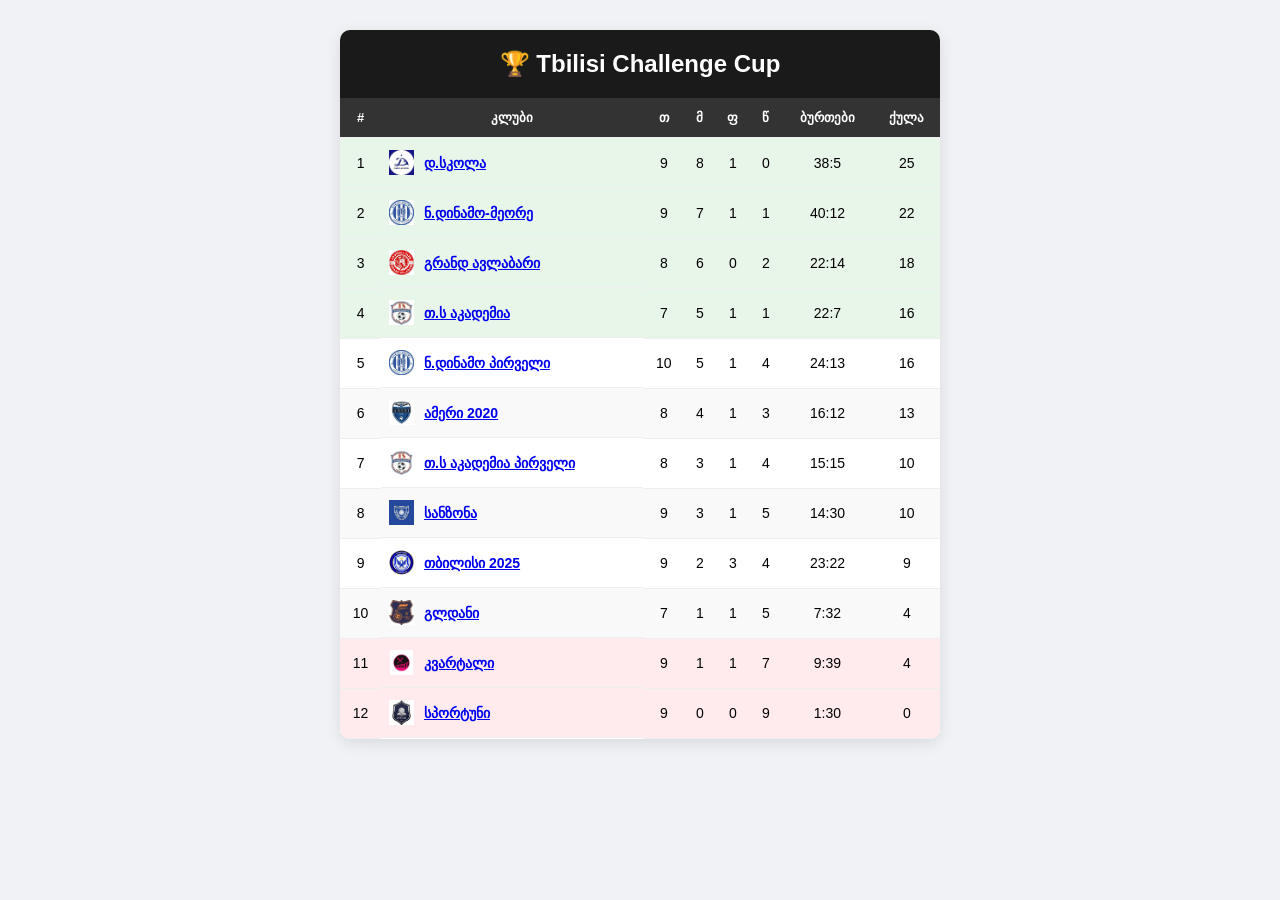
==== commit 48f3e66e: "Update index.html" ====
--- a/index.html
+++ b/index.html
@@ -26,123 +26,99 @@
             <tbody>
                 <tr class="top-team">
                     <td>1</td>
-                    <td class="team-name"><img src="dinamo-school.png.jpg" class="team-logo"> დ.სკოლა</td>
-                    <td>9</td>
-                    <td>8</td>
-                    <td>1</td>
-                    <td>0</td>
-                    <td>38:5</td>
-                    <td>25</td>
+                    <td class="team-name">
+                        <img src="dinamo-school.png.jpg" class="team-logo"> 
+                        <a href="dinamo-school.html" class="team-link">დ.სკოლა</a>
+                    </td>
+                    <td>9</td><td>8</td><td>1</td><td>0</td><td>38:5</td><td>25</td>
                 </tr>
                 <tr class="top-team">
                     <td>2</td>
-                    <td class="team-name"><img src="norchi-dinamo.png.jpg" class="team-logo"> ნ.დინამო-მეორე</td>
-                    <td>9</td>
-                    <td>7</td>
-                    <td>1</td>
-                    <td>1</td>
-                    <td>40:12</td>
-                    <td>22</td>
+                    <td class="team-name">
+                        <img src="norchi-dinamo.png.jpg" class="team-logo"> 
+                        <a href="norchi-dinamo-2.html" class="team-link">ნ.დინამო-მეორე</a>
+                    </td>
+                    <td>9</td><td>7</td><td>1</td><td>1</td><td>40:12</td><td>22</td>
                 </tr>
                 <tr class="top-team">
                     <td>3</td>
-                    <td class="team-name"><img src="grand-avlabari.png.jpg" class="team-logo"> გრანდ ავლაბარი</td>
-                    <td>8</td>
-                    <td>6</td>
-                    <td>0</td>
-                    <td>2</td>
-                    <td>22:14</td>
-                    <td>18</td>
+                    <td class="team-name">
+                        <img src="grand-avlabari.png.jpg" class="team-logo"> 
+                        <a href="grand-avlabari.html" class="team-link">გრანდ ავლაბარი</a>
+                    </td>
+                    <td>8</td><td>6</td><td>0</td><td>2</td><td>22:14</td><td>18</td>
                 </tr>
                 <tr class="top-team">
                     <td>4</td>
-                    <td class="team-name"><img src="ts-academy.png.jpg" class="team-logo"> თ.ს აკადემია</td>
-                    <td>7</td>
-                    <td>5</td>
-                    <td>1</td>
-                    <td>1</td>
-                    <td>22:7</td>
-                    <td>16</td>
+                    <td class="team-name">
+                        <img src="ts-academy.png.jpg" class="team-logo"> 
+                        <a href="ts-academy.html" class="team-link">თ.ს აკადემია</a>
+                    </td>
+                    <td>7</td><td>5</td><td>1</td><td>1</td><td>22:7</td><td>16</td>
                 </tr>
                 <tr>
                     <td>5</td>
-                    <td class="team-name"><img src="norchi-dinamo.png.jpg" class="team-logo"> ნ.დინამო პირველი</td>
-                    <td>10</td>
-                    <td>5</td>
-                    <td>1</td>
-                    <td>4</td>
-                    <td>24:13</td>
-                    <td>16</td>
+                    <td class="team-name">
+                        <img src="norchi-dinamo.png.jpg" class="team-logo"> 
+                        <a href="norchi-dinamo-1.html" class="team-link">ნ.დინამო პირველი</a>
+                    </td>
+                    <td>10</td><td>5</td><td>1</td><td>4</td><td>24:13</td><td>16</td>
                 </tr>
                 <tr>
                     <td>6</td>
-                    <td class="team-name"><img src="ameri.png.jpg" class="team-logo"> ამერი 2020</td>
-                    <td>8</td>
-                    <td>4</td>
-                    <td>1</td>
-                    <td>3</td>
-                    <td>16:12</td>
-                    <td>13</td>
+                    <td class="team-name">
+                        <img src="ameri.png.jpg" class="team-logo"> 
+                        <a href="ameri.html" class="team-link">ამერი 2020</a>
+                    </td>
+                    <td>8</td><td>4</td><td>1</td><td>3</td><td>16:12</td><td>13</td>
                 </tr>
                 <tr>
                     <td>7</td>
-                    <td class="team-name"><img src="ts-academy.png.jpg" class="team-logo"> თ.ს აკადემია პირველი</td>
-                    <td>8</td>
-                    <td>3</td>
-                    <td>1</td>
-                    <td>4</td>
-                    <td>15:15</td>
-                    <td>10</td>
+                    <td class="team-name">
+                        <img src="ts-academy.png.jpg" class="team-logo"> 
+                        <a href="ts-academy-1.html" class="team-link">თ.ს აკადემია პირველი</a>
+                    </td>
+                    <td>8</td><td>3</td><td>1</td><td>4</td><td>15:15</td><td>10</td>
                 </tr>
                 <tr>
                     <td>8</td>
-                    <td class="team-name"><img src="sanzona.png.jpg" class="team-logo"> სანზონა</td>
-                    <td>9</td>
-                    <td>3</td>
-                    <td>1</td>
-                    <td>5</td>
-                    <td>14:30</td>
-                    <td>10</td>
+                    <td class="team-name">
+                        <img src="sanzona.png.jpg" class="team-logo"> 
+                        <a href="sanzona.html" class="team-link">სანზონა</a>
+                    </td>
+                    <td>9</td><td>3</td><td>1</td><td>5</td><td>14:30</td><td>10</td>
                 </tr>
                 <tr>
                     <td>9</td>
-                    <td class="team-name"><img src="tbilisi-2025.png.jpg" class="team-logo"> თბილისი 2025</td>
-                    <td>9</td>
-                    <td>2</td>
-                    <td>3</td>
-                    <td>4</td>
-                    <td>23:22</td>
-                    <td>9</td>
+                    <td class="team-name">
+                        <img src="tbilisi-2025.png.jpg" class="team-logo"> 
+                        <a href="tbilisi-2025.html" class="team-link">თბილისი 2025</a>
+                    </td>
+                    <td>9</td><td>2</td><td>3</td><td>4</td><td>23:22</td><td>9</td>
                 </tr>
                 <tr>
                     <td>10</td>
-                    <td class="team-name"><img src="gldani.png.jpg" class="team-logo"> გლდანი</td>
-                    <td>7</td>
-                    <td>1</td>
-                    <td>1</td>
-                    <td>5</td>
-                    <td>7:32</td>
-                    <td>4</td>
+                    <td class="team-name">
+                        <img src="gldani.png.jpg" class="team-logo"> 
+                        <a href="gldani.html" class="team-link">გლდანი</a>
+                    </td>
+                    <td>7</td><td>1</td><td>1</td><td>5</td><td>7:32</td><td>4</td>
                 </tr>
                 <tr class="bottom-team">
                     <td>11</td>
-                    <td class="team-name"><img src="kvartali.png.jpg" class="team-logo"> კვარტალი</td>
-                    <td>9</td>
-                    <td>1</td>
-                    <td>1</td>
-                    <td>7</td>
-                    <td>9:39</td>
-                    <td>4</td>
+                    <td class="team-name">
+                        <img src="kvartali.png.jpg" class="team-logo"> 
+                        <a href="kvartali.html" class="team-link">კვარტალი</a>
+                    </td>
+                    <td>9</td><td>1</td><td>1</td><td>7</td><td>9:39</td><td>4</td>
                 </tr>
                 <tr class="bottom-team">
                     <td>12</td>
-                    <td class="team-name"><img src="sportuni.png.jpg" class="team-logo"> სპორტუნი</td>
-                    <td>9</td>
-                    <td>0</td>
-                    <td>0</td>
-                    <td>9</td>
-                    <td>1:30</td>
-                    <td>0</td>
+                    <td class="team-name">
+                        <img src="sportuni.png.jpg" class="team-logo"> 
+                        <a href="sportuni.html" class="team-link">სპორტუნი</a>
+                    </td>
+                    <td>9</td><td>0</td><td>0</td><td>9</td><td>1:30</td><td>0</td>
                 </tr>
             </tbody>
         </table>
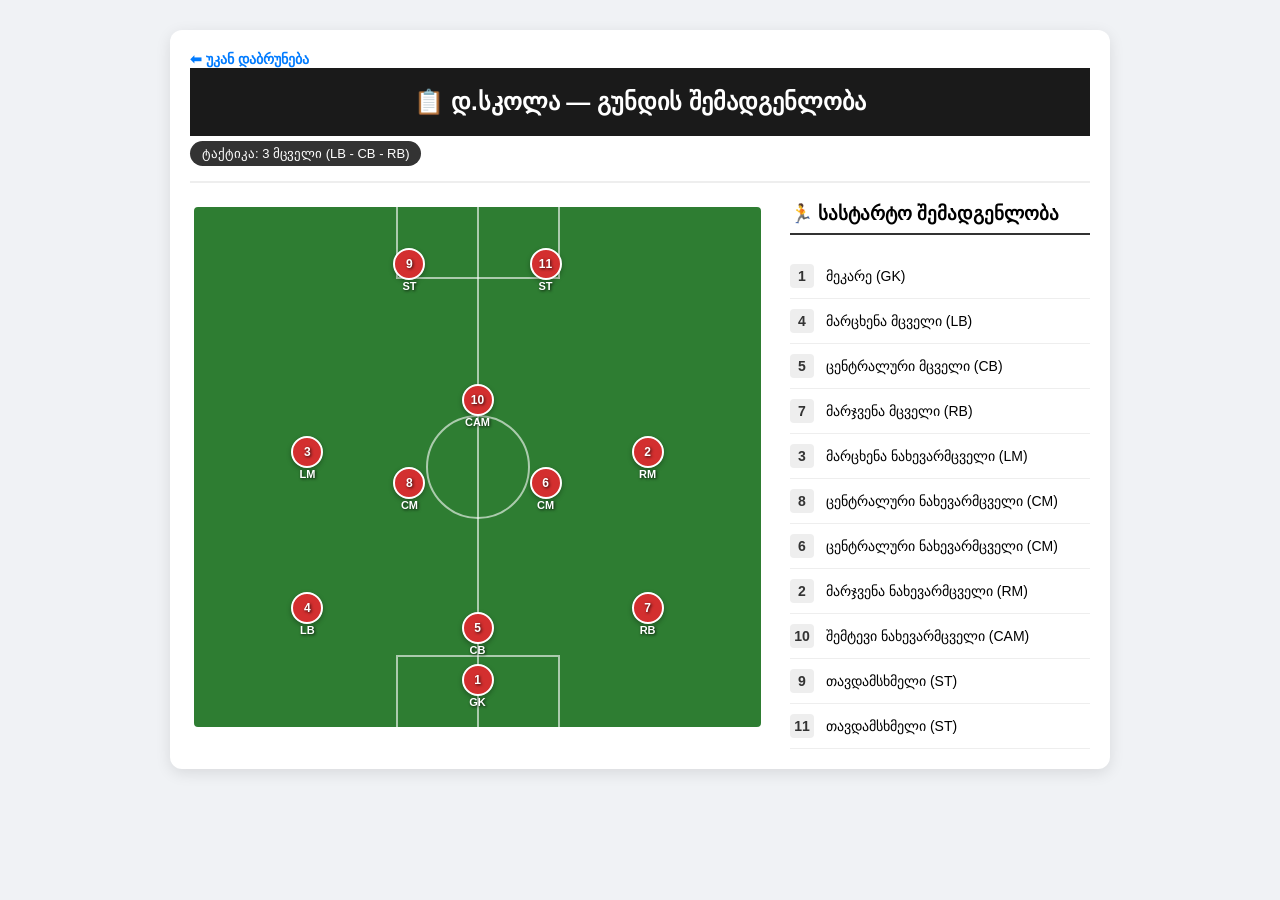
==== commit fe4e3a54: "Update index.html" ====
--- a/index.html
+++ b/index.html
@@ -3,125 +3,59 @@
 <head>
     <meta charset="UTF-8">
     <meta name="viewport" content="width=device-width, initial-scale=1.0">
-    <title>Tbilisi Challenge Cup</title>
+    <title>დ.სკოლა - შემადგენლობა</title>
     <link rel="stylesheet" href="style.css">
 </head>
 <body>
 
-    <div class="table-container">
-        <h2>🏆 Tbilisi Challenge Cup</h2>
-        <table class="tournament-table">
-            <thead>
-                <tr>
-                    <th>#</th>
-                    <th>კლუბი</th>
-                    <th>თ</th>
-                    <th>მ</th>
-                    <th>ფ</th>
-                    <th>წ</th>
-                    <th>ბურთები</th>
-                    <th>ქულა</th>
-                </tr>
-            </thead>
-            <tbody>
-                <tr class="top-team">
-                    <td>1</td>
-                    <td class="team-name">
-                        <img src="dinamo-school.png.jpg" class="team-logo"> 
-                        <a href="dinamo-school.html" class="team-link">დ.სკოლა</a>
-                    </td>
-                    <td>9</td><td>8</td><td>1</td><td>0</td><td>38:5</td><td>25</td>
-                </tr>
-                <tr class="top-team">
-                    <td>2</td>
-                    <td class="team-name">
-                        <img src="norchi-dinamo.png.jpg" class="team-logo"> 
-                        <a href="norchi-dinamo-2.html" class="team-link">ნ.დინამო-მეორე</a>
-                    </td>
-                    <td>9</td><td>7</td><td>1</td><td>1</td><td>40:12</td><td>22</td>
-                </tr>
-                <tr class="top-team">
-                    <td>3</td>
-                    <td class="team-name">
-                        <img src="grand-avlabari.png.jpg" class="team-logo"> 
-                        <a href="grand-avlabari.html" class="team-link">გრანდ ავლაბარი</a>
-                    </td>
-                    <td>8</td><td>6</td><td>0</td><td>2</td><td>22:14</td><td>18</td>
-                </tr>
-                <tr class="top-team">
-                    <td>4</td>
-                    <td class="team-name">
-                        <img src="ts-academy.png.jpg" class="team-logo"> 
-                        <a href="ts-academy.html" class="team-link">თ.ს აკადემია</a>
-                    </td>
-                    <td>7</td><td>5</td><td>1</td><td>1</td><td>22:7</td><td>16</td>
-                </tr>
-                <tr>
-                    <td>5</td>
-                    <td class="team-name">
-                        <img src="norchi-dinamo.png.jpg" class="team-logo"> 
-                        <a href="norchi-dinamo-1.html" class="team-link">ნ.დინამო პირველი</a>
-                    </td>
-                    <td>10</td><td>5</td><td>1</td><td>4</td><td>24:13</td><td>16</td>
-                </tr>
-                <tr>
-                    <td>6</td>
-                    <td class="team-name">
-                        <img src="ameri.png.jpg" class="team-logo"> 
-                        <a href="ameri.html" class="team-link">ამერი 2020</a>
-                    </td>
-                    <td>8</td><td>4</td><td>1</td><td>3</td><td>16:12</td><td>13</td>
-                </tr>
-                <tr>
-                    <td>7</td>
-                    <td class="team-name">
-                        <img src="ts-academy.png.jpg" class="team-logo"> 
-                        <a href="ts-academy-1.html" class="team-link">თ.ს აკადემია პირველი</a>
-                    </td>
-                    <td>8</td><td>3</td><td>1</td><td>4</td><td>15:15</td><td>10</td>
-                </tr>
-                <tr>
-                    <td>8</td>
-                    <td class="team-name">
-                        <img src="sanzona.png.jpg" class="team-logo"> 
-                        <a href="sanzona.html" class="team-link">სანზონა</a>
-                    </td>
-                    <td>9</td><td>3</td><td>1</td><td>5</td><td>14:30</td><td>10</td>
-                </tr>
-                <tr>
-                    <td>9</td>
-                    <td class="team-name">
-                        <img src="tbilisi-2025.png.jpg" class="team-logo"> 
-                        <a href="tbilisi-2025.html" class="team-link">თბილისი 2025</a>
-                    </td>
-                    <td>9</td><td>2</td><td>3</td><td>4</td><td>23:22</td><td>9</td>
-                </tr>
-                <tr>
-                    <td>10</td>
-                    <td class="team-name">
-                        <img src="gldani.png.jpg" class="team-logo"> 
-                        <a href="gldani.html" class="team-link">გლდანი</a>
-                    </td>
-                    <td>7</td><td>1</td><td>1</td><td>5</td><td>7:32</td><td>4</td>
-                </tr>
-                <tr class="bottom-team">
-                    <td>11</td>
-                    <td class="team-name">
-                        <img src="kvartali.png.jpg" class="team-logo"> 
-                        <a href="kvartali.html" class="team-link">კვარტალი</a>
-                    </td>
-                    <td>9</td><td>1</td><td>1</td><td>7</td><td>9:39</td><td>4</td>
-                </tr>
-                <tr class="bottom-team">
-                    <td>12</td>
-                    <td class="team-name">
-                        <img src="sportuni.png.jpg" class="team-logo"> 
-                        <a href="sportuni.html" class="team-link">სპორტუნი</a>
-                    </td>
-                    <td>9</td><td>0</td><td>0</td><td>9</td><td>1:30</td><td>0</td>
-                </tr>
-            </tbody>
-        </table>
+    <div class="team-profile-container">
+        <div class="profile-header">
+            <a href="index.html" class="back-btn">⬅ უკან დაბრუნება</a>
+            <h2>📋 დ.სკოლა — გუნდის შემადგენლობა</h2>
+            <p class="formation-badge">ტაქტიკა: 3 მცველი (LB - CB - RB)</p>
+        </div>
+
+        <div class="profile-dashboard">
+            <div class="pitch-container">
+                <div class="football-pitch">
+                    <div class="center-circle"></div>
+                    <div class="penalty-area-top"></div>
+                    <div class="penalty-area-bottom"></div>
+                    
+                    <div class="player-node" style="top: 12%; left: 38%;"><div class="player-shirt">9</div><span>ST</span></div>
+                    <div class="player-node" style="top: 12%; left: 62%;"><div class="player-shirt">11</div><span>ST</span></div>
+                    
+                    <div class="player-node" style="top: 38%; left: 50%;"><div class="player-shirt">10</div><span>CAM</span></div>
+                    <div class="player-node" style="top: 48%; left: 20%;"><div class="player-shirt">3</div><span>LM</span></div>
+                    <div class="player-node" style="top: 54%; left: 38%;"><div class="player-shirt">8</div><span>CM</span></div>
+                    <div class="player-node" style="top: 54%; left: 62%;"><div class="player-shirt">6</div><span>CM</span></div>
+                    <div class="player-node" style="top: 48%; left: 80%;"><div class="player-shirt">2</div><span>RM</span></div>
+                    
+                    <div class="player-node" style="top: 78%; left: 20%;"><div class="player-shirt">4</div><span>LB</span></div>
+                    <div class="player-node" style="top: 82%; left: 50%;"><div class="player-shirt">5</div><span>CB</span></div>
+                    <div class="player-node" style="top: 78%; left: 80%;"><div class="player-shirt">7</div><span>RB</span></div>
+                    
+                    <div class="player-node" style="top: 92%; left: 50%;"><div class="player-shirt">1</div><span>GK</span></div>
+                </div>
+            </div>
+
+            <div class="roster-sidebar">
+                <h3>🏃 სასტარტო შემადგენლობა</h3>
+                <ul class="player-list">
+                    <li><span class="num">1</span> მეკარე (GK)</li>
+                    <li><span class="num">4</span> მარცხენა მცველი (LB)</li>
+                    <li><span class="num">5</span> ცენტრალური მცველი (CB)</li>
+                    <li><span class="num">7</span> მარჯვენა მცველი (RB)</li>
+                    <li><span class="num">3</span> მარცხენა ნახევარმცველი (LM)</li>
+                    <li><span class="num">8</span> ცენტრალური ნახევარმცველი (CM)</li>
+                    <li><span class="num">6</span> ცენტრალური ნახევარმცველი (CM)</li>
+                    <li><span class="num">2</span> მარჯვენა ნახევარმცველი (RM)</li>
+                    <li><span class="num">10</span> შემტევი ნახევარმცველი (CAM)</li>
+                    <li><span class="num">9</span> თავდამსხმელი (ST)</li>
+                    <li><span class="num">11</span> თავდამსხმელი (ST)</li>
+                </ul>
+            </div>
+        </div>
     </div>
 
 </body>
--- a/style.css
+++ b/style.css
@@ -1,134 +1,231 @@
 body {
-
     background-color: #f0f2f5;
-
     margin: 0;
-
-    padding: 10px; /* Gives more room on mobile screens */
-
-}
-
-
+    padding: 10px;
+}
 
 .table-container {
-
     max-width: 600px;
-
     margin: 20px auto;
-
     font-family: Arial, sans-serif;
-
     box-shadow: 0 4px 15px rgba(0,0,0,0.1);
-
     border-radius: 10px;
-
-    overflow-x: auto; /* Adds sideways scrolling on phones so no columns are cut off */
-
-    -webkit-overflow-scrolling: touch; /* Makes scrolling smooth on iPhones */
-
-}
-
-
+    overflow-x: auto;
+    -webkit-overflow-scrolling: touch;
+}
 
 h2 {
-
     text-align: center;
-
     background-color: #1a1a1a;
-
     color: white;
-
     margin: 0;
-
     padding: 20px;
-
-}
-
-
+}
 
 .tournament-table {
-
     width: 100%;
-
     border-collapse: collapse;
-
     background: #fff;
-
-    min-width: 500px; /* Ensures the table keeps its clean shape on small screens */
-
-}
-
-
+    min-width: 500px;
+}
 
 .tournament-table th, .tournament-table td {
-
-    padding: 12px 8px; /* Compact padding to fit data neatly */
-
+    padding: 12px 8px;
     text-align: center;
-
     border-bottom: 1px solid #eee;
-
     font-size: 14px;
-
-}
-
-
+}
 
 .tournament-table th {
-
     background-color: #333;
-
     color: white;
-
     font-size: 13px;
-
     text-transform: uppercase;
-
-}
-
-
+}
 
 .tournament-table .team-name {
-
     text-align: left;
-
-    font-weight: bold;
-
-    display: flex;
-
-    align-items: center;
-
+    font-weight: bold;
+    display: flex;
+    align-items: center;
     gap: 10px;
-
-    white-space: nowrap; /* Prevents team names from breaking into two lines */
-
-}
-
-
+    white-space: nowrap;
+}
 
 .tournament-table tbody tr:nth-child(even) {
-
     background-color: #f9f9f9;
-
-}
-
-
+}
 
 .top-team { background-color: #e8f5e9 !important; }
-
 .bottom-team { background-color: #ffebee !important; }
 
-
-
 .team-logo {
-
     width: 25px;
-
     height: 25px;
-
     object-fit: contain;
-
     flex-shrink: 0;
-
-}
-
+}
+
+/* ==========================================================================
+   NEW WORK: TEAM SEPARATE PROFILES STYLE DESIGN
+   ========================================================================== */
+.team-link {
+    color: #1a1a1a;
+    text-decoration: none;
+}
+.team-link:hover {
+    text-decoration: underline;
+    color: #2e7d32;
+}
+
+.team-profile-container {
+    max-width: 900px;
+    margin: 20px auto;
+    font-family: Arial, sans-serif;
+    background: #ffffff;
+    padding: 20px;
+    border-radius: 12px;
+    box-shadow: 0 4px 15px rgba(0,0,0,0.1);
+}
+
+.profile-header {
+    border-bottom: 2px solid #eee;
+    padding-bottom: 15px;
+    margin-bottom: 20px;
+}
+
+.back-btn {
+    text-decoration: none;
+    color: #007bff;
+    font-size: 14px;
+    font-weight: bold;
+}
+
+.formation-badge {
+    display: inline-block;
+    background: #333;
+    color: #fff;
+    padding: 5px 12px;
+    border-radius: 20px;
+    font-size: 13px;
+    margin: 5px 0 0 0;
+}
+
+.profile-dashboard {
+    display: flex;
+    gap: 25px;
+    flex-wrap: wrap;
+}
+
+.pitch-container {
+    flex: 1;
+    min-width: 320px;
+    background: #2e7d32;
+    border: 4px solid #ffffff;
+    border-radius: 8px;
+    position: relative;
+    height: 520px;
+    overflow: hidden;
+}
+
+.football-pitch {
+    position: relative;
+    width: 100%;
+    height: 100%;
+}
+
+.center-circle {
+    position: absolute;
+    top: 50%; left: 50%;
+    width: 100px; height: 100px;
+    border: 2px solid rgba(255,255,255,0.6);
+    border-radius: 50%;
+    transform: translate(-50%, -50%);
+}
+.center-circle::after {
+    content: '';
+    position: absolute;
+    top: 50%; left: 50%;
+    width: 2px; height: 100%;
+    background: rgba(255,255,255,0.6);
+    transform: translate(-50%, -50%) scaleY(10);
+}
+
+.penalty-area-top {
+    position: absolute;
+    top: 0; left: 50%;
+    width: 160px; height: 70px;
+    border: 2px solid rgba(255,255,255,0.6);
+    border-top: none;
+    transform: translateX(-50%);
+}
+
+.penalty-area-bottom {
+    position: absolute;
+    bottom: 0; left: 50%;
+    width: 160px; height: 70px;
+    border: 2px solid rgba(255,255,255,0.6);
+    border-bottom: none;
+    transform: translateX(-50%);
+}
+
+.player-node {
+    position: absolute;
+    transform: translate(-50%, -50%);
+    text-align: center;
+    color: white;
+    font-size: 11px;
+    font-weight: bold;
+    text-shadow: 1px 1px 3px rgba(0,0,0,0.8);
+}
+
+.player-shirt {
+    width: 28px;
+    height: 28px;
+    background: #d32f2f;
+    border: 2px solid white;
+    border-radius: 50%;
+    display: flex;
+    align-items: center;
+    justify-content: center;
+    margin: 2px auto 0 auto;
+    font-size: 12px;
+    box-shadow: 0 2px 5px rgba(0,0,0,0.3);
+}
+
+.roster-sidebar {
+    width: 300px;
+}
+
+.roster-sidebar h3 {
+    margin-top: 0;
+    border-bottom: 2px solid #333;
+    padding-bottom: 8px;
+}
+
+.player-list {
+    list-style: none;
+    padding: 0;
+    margin: 0;
+}
+
+.player-list li {
+    padding: 10px 0;
+    border-bottom: 1px solid #eee;
+    font-size: 14px;
+    display: flex;
+    align-items: center;
+}
+
+.player-list .num {
+    background: #eee;
+    width: 24px;
+    height: 24px;
+    border-radius: 4px;
+    display: inline-flex;
+    align-items: center;
+    justify-content: center;
+    margin-right: 12px;
+    font-weight: bold;
+    color: #333;
+}
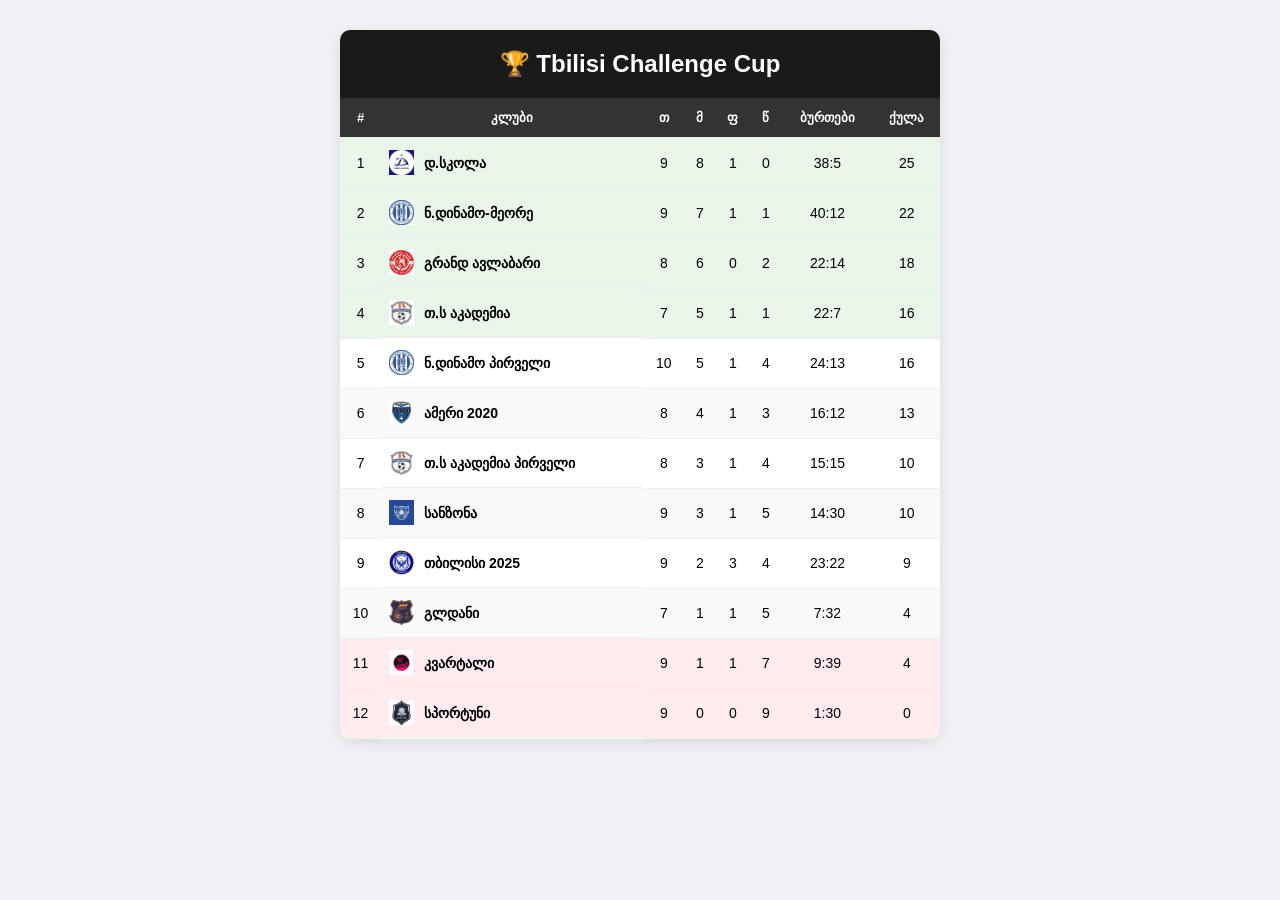
==== commit 7382984f: "Update index.html" ====
--- a/index.html
+++ b/index.html
@@ -3,59 +3,89 @@
 <head>
     <meta charset="UTF-8">
     <meta name="viewport" content="width=device-width, initial-scale=1.0">
-    <title>დ.სკოლა - შემადგენლობა</title>
+    <title>Tbilisi Challenge Cup</title>
     <link rel="stylesheet" href="style.css">
 </head>
 <body>
 
-    <div class="team-profile-container">
-        <div class="profile-header">
-            <a href="index.html" class="back-btn">⬅ უკან დაბრუნება</a>
-            <h2>📋 დ.სკოლა — გუნდის შემადგენლობა</h2>
-            <p class="formation-badge">ტაქტიკა: 3 მცველი (LB - CB - RB)</p>
-        </div>
-
-        <div class="profile-dashboard">
-            <div class="pitch-container">
-                <div class="football-pitch">
-                    <div class="center-circle"></div>
-                    <div class="penalty-area-top"></div>
-                    <div class="penalty-area-bottom"></div>
-                    
-                    <div class="player-node" style="top: 12%; left: 38%;"><div class="player-shirt">9</div><span>ST</span></div>
-                    <div class="player-node" style="top: 12%; left: 62%;"><div class="player-shirt">11</div><span>ST</span></div>
-                    
-                    <div class="player-node" style="top: 38%; left: 50%;"><div class="player-shirt">10</div><span>CAM</span></div>
-                    <div class="player-node" style="top: 48%; left: 20%;"><div class="player-shirt">3</div><span>LM</span></div>
-                    <div class="player-node" style="top: 54%; left: 38%;"><div class="player-shirt">8</div><span>CM</span></div>
-                    <div class="player-node" style="top: 54%; left: 62%;"><div class="player-shirt">6</div><span>CM</span></div>
-                    <div class="player-node" style="top: 48%; left: 80%;"><div class="player-shirt">2</div><span>RM</span></div>
-                    
-                    <div class="player-node" style="top: 78%; left: 20%;"><div class="player-shirt">4</div><span>LB</span></div>
-                    <div class="player-node" style="top: 82%; left: 50%;"><div class="player-shirt">5</div><span>CB</span></div>
-                    <div class="player-node" style="top: 78%; left: 80%;"><div class="player-shirt">7</div><span>RB</span></div>
-                    
-                    <div class="player-node" style="top: 92%; left: 50%;"><div class="player-shirt">1</div><span>GK</span></div>
-                </div>
-            </div>
-
-            <div class="roster-sidebar">
-                <h3>🏃 სასტარტო შემადგენლობა</h3>
-                <ul class="player-list">
-                    <li><span class="num">1</span> მეკარე (GK)</li>
-                    <li><span class="num">4</span> მარცხენა მცველი (LB)</li>
-                    <li><span class="num">5</span> ცენტრალური მცველი (CB)</li>
-                    <li><span class="num">7</span> მარჯვენა მცველი (RB)</li>
-                    <li><span class="num">3</span> მარცხენა ნახევარმცველი (LM)</li>
-                    <li><span class="num">8</span> ცენტრალური ნახევარმცველი (CM)</li>
-                    <li><span class="num">6</span> ცენტრალური ნახევარმცველი (CM)</li>
-                    <li><span class="num">2</span> მარჯვენა ნახევარმცველი (RM)</li>
-                    <li><span class="num">10</span> შემტევი ნახევარმცველი (CAM)</li>
-                    <li><span class="num">9</span> თავდამსხმელი (ST)</li>
-                    <li><span class="num">11</span> თავდამსხმელი (ST)</li>
-                </ul>
-            </div>
-        </div>
+    <div class="table-container">
+        <h2>🏆 Tbilisi Challenge Cup</h2>
+        <table class="tournament-table">
+            <thead>
+                <tr>
+                    <th>#</th>
+                    <th>კლუბი</th>
+                    <th>თ</th>
+                    <th>მ</th>
+                    <th>ფ</th>
+                    <th>წ</th>
+                    <th>ბურთები</th>
+                    <th>ქულა</th>
+                </tr>
+            </thead>
+            <tbody>
+                <tr class="top-team">
+                    <td>1</td>
+                    <td class="team-name"><img src="dinamo-school.png.jpg" class="team-logo"> დ.სკოლა</td>
+                    <td>9</td><td>8</td><td>1</td><td>0</td><td>38:5</td><td>25</td>
+                </tr>
+                <tr class="top-team">
+                    <td>2</td>
+                    <td class="team-name"><img src="norchi-dinamo.png.jpg" class="team-logo"> ნ.დინამო-მეორე</td>
+                    <td>9</td><td>7</td><td>1</td><td>1</td><td>40:12</td><td>22</td>
+                </tr>
+                <tr class="top-team">
+                    <td>3</td>
+                    <td class="team-name"><img src="grand-avlabari.png.jpg" class="team-logo"> გრანდ ავლაბარი</td>
+                    <td>8</td><td>6</td><td>0</td><td>2</td><td>22:14</td><td>18</td>
+                </tr>
+                <tr class="top-team">
+                    <td>4</td>
+                    <td class="team-name"><img src="ts-academy.png.jpg" class="team-logo"> თ.ს აკადემია</td>
+                    <td>7</td><td>5</td><td>1</td><td>1</td><td>22:7</td><td>16</td>
+                </tr>
+                <tr>
+                    <td>5</td>
+                    <td class="team-name"><img src="norchi-dinamo.png.jpg" class="team-logo"> ნ.დინამო პირველი</td>
+                    <td>10</td><td>5</td><td>1</td><td>4</td><td>24:13</td><td>16</td>
+                </tr>
+                <tr>
+                    <td>6</td>
+                    <td class="team-name"><img src="ameri.png.jpg" class="team-logo"> ამერი 2020</td>
+                    <td>8</td><td>4</td><td>1</td><td>3</td><td>16:12</td><td>13</td>
+                </tr>
+                <tr>
+                    <td>7</td>
+                    <td class="team-name"><img src="ts-academy.png.jpg" class="team-logo"> თ.ს აკადემია პირველი</td>
+                    <td>8</td><td>3</td><td>1</td><td>4</td><td>15:15</td><td>10</td>
+                </tr>
+                <tr>
+                    <td>8</td>
+                    <td class="team-name"><img src="sanzona.png.jpg" class="team-logo"> სანზონა</td>
+                    <td>9</td><td>3</td><td>1</td><td>5</td><td>14:30</td><td>10</td>
+                </tr>
+                <tr>
+                    <td>9</td>
+                    <td class="team-name"><img src="tbilisi-2025.png.jpg" class="team-logo"> თბილისი 2025</td>
+                    <td>9</td><td>2</td><td>3</td><td>4</td><td>23:22</td><td>9</td>
+                </tr>
+                <tr>
+                    <td>10</td>
+                    <td class="team-name"><img src="gldani.png.jpg" class="team-logo"> გლდანი</td>
+                    <td>7</td><td>1</td><td>1</td><td>5</td><td>7:32</td><td>4</td>
+                </tr>
+                <tr class="bottom-team">
+                    <td>11</td>
+                    <td class="team-name"><img src="kvartali.png.jpg" class="team-logo"> კვარტალი</td>
+                    <td>9</td><td>1</td><td>1</td><td>7</td><td>9:39</td><td>4</td>
+                </tr>
+                <tr class="bottom-team">
+                    <td>12</td>
+                    <td class="team-name"><img src="sportuni.png.jpg" class="team-logo"> სპორტუნი</td>
+                    <td>9</td><td>0</td><td>0</td><td>9</td><td>1:30</td><td>0</td>
+                </tr>
+            </tbody>
+        </table>
     </div>
 
 </body>
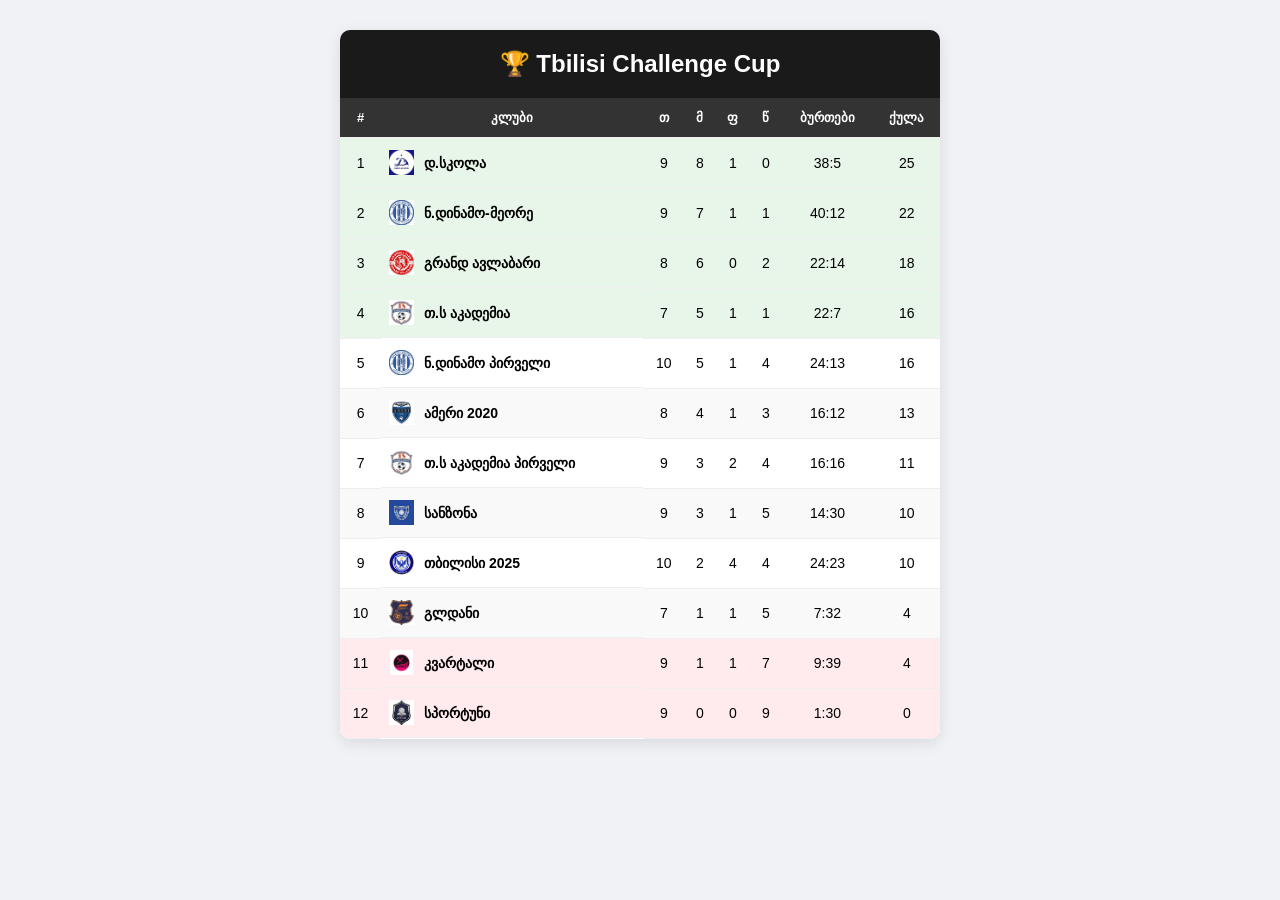
==== commit 60792fa7: "Update index.html" ====
--- a/index.html
+++ b/index.html
@@ -57,7 +57,7 @@
                 <tr>
                     <td>7</td>
                     <td class="team-name"><img src="ts-academy.png.jpg" class="team-logo"> თ.ს აკადემია პირველი</td>
-                    <td>8</td><td>3</td><td>1</td><td>4</td><td>15:15</td><td>10</td>
+                    <td>9</td><td>3</td><td>2</td><td>4</td><td>16:16</td><td>11</td>
                 </tr>
                 <tr>
                     <td>8</td>
@@ -67,7 +67,7 @@
                 <tr>
                     <td>9</td>
                     <td class="team-name"><img src="tbilisi-2025.png.jpg" class="team-logo"> თბილისი 2025</td>
-                    <td>9</td><td>2</td><td>3</td><td>4</td><td>23:22</td><td>9</td>
+                    <td>10</td><td>2</td><td>4</td><td>4</td><td>24:23</td><td>10</td>
                 </tr>
                 <tr>
                     <td>10</td>
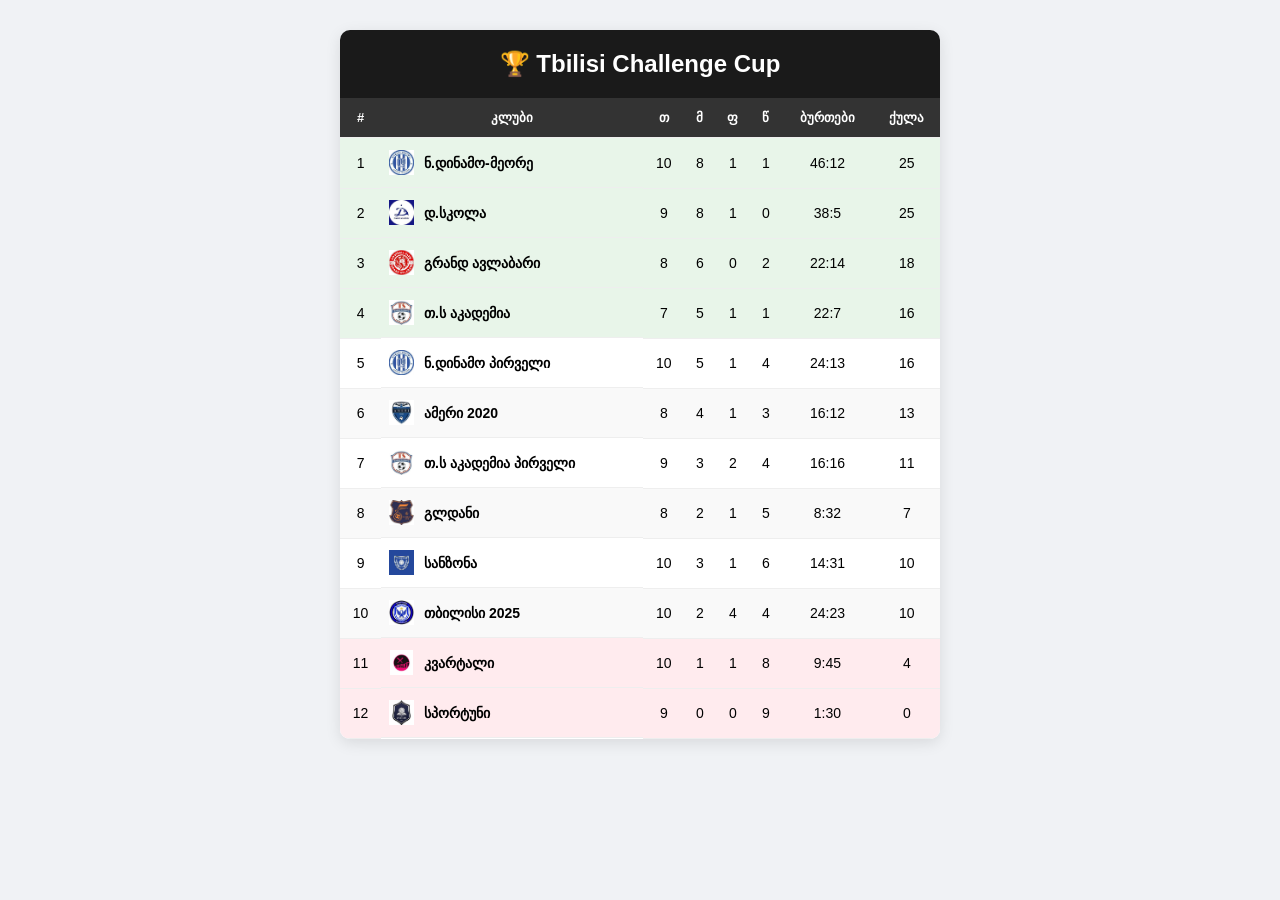
==== commit a2ba2f7b: "Update index.html" ====
--- a/index.html
+++ b/index.html
@@ -26,13 +26,13 @@
             <tbody>
                 <tr class="top-team">
                     <td>1</td>
-                    <td class="team-name"><img src="dinamo-school.png.jpg" class="team-logo"> დ.სკოლა</td>
-                    <td>9</td><td>8</td><td>1</td><td>0</td><td>38:5</td><td>25</td>
+                    <td class="team-name"><img src="norchi-dinamo.png.jpg" class="team-logo"> ნ.დინამო-მეორე</td>
+                    <td>10</td><td>8</td><td>1</td><td>1</td><td>46:12</td><td>25</td>
                 </tr>
                 <tr class="top-team">
                     <td>2</td>
-                    <td class="team-name"><img src="norchi-dinamo.png.jpg" class="team-logo"> ნ.დინამო-მეორე</td>
-                    <td>9</td><td>7</td><td>1</td><td>1</td><td>40:12</td><td>22</td>
+                    <td class="team-name"><img src="dinamo-school.png.jpg" class="team-logo"> დ.სკოლა</td>
+                    <td>9</td><td>8</td><td>1</td><td>0</td><td>38:5</td><td>25</td>
                 </tr>
                 <tr class="top-team">
                     <td>3</td>
@@ -61,23 +61,23 @@
                 </tr>
                 <tr>
                     <td>8</td>
-                    <td class="team-name"><img src="sanzona.png.jpg" class="team-logo"> სანზონა</td>
-                    <td>9</td><td>3</td><td>1</td><td>5</td><td>14:30</td><td>10</td>
+                    <td class="team-name"><img src="gldani.png.jpg" class="team-logo"> გლდანი</td>
+                    <td>8</td><td>2</td><td>1</td><td>5</td><td>8:32</td><td>7</td>
                 </tr>
                 <tr>
                     <td>9</td>
-                    <td class="team-name"><img src="tbilisi-2025.png.jpg" class="team-logo"> თბილისი 2025</td>
-                    <td>10</td><td>2</td><td>4</td><td>4</td><td>24:23</td><td>10</td>
+                    <td class="team-name"><img src="sanzona.png.jpg" class="team-logo"> სანზონა</td>
+                    <td>10</td><td>3</td><td>1</td><td>6</td><td>14:31</td><td>10</td>
                 </tr>
                 <tr>
                     <td>10</td>
-                    <td class="team-name"><img src="gldani.png.jpg" class="team-logo"> გლდანი</td>
-                    <td>7</td><td>1</td><td>1</td><td>5</td><td>7:32</td><td>4</td>
+                    <td class="team-name"><img src="tbilisi-2025.png.jpg" class="team-logo"> თბილისი 2025</td>
+                    <td>10</td><td>2</td><td>4</td><td>4</td><td>24:23</td><td>10</td>
                 </tr>
                 <tr class="bottom-team">
                     <td>11</td>
                     <td class="team-name"><img src="kvartali.png.jpg" class="team-logo"> კვარტალი</td>
-                    <td>9</td><td>1</td><td>1</td><td>7</td><td>9:39</td><td>4</td>
+                    <td>10</td><td>1</td><td>1</td><td>8</td><td>9:45</td><td>4</td>
                 </tr>
                 <tr class="bottom-team">
                     <td>12</td>
